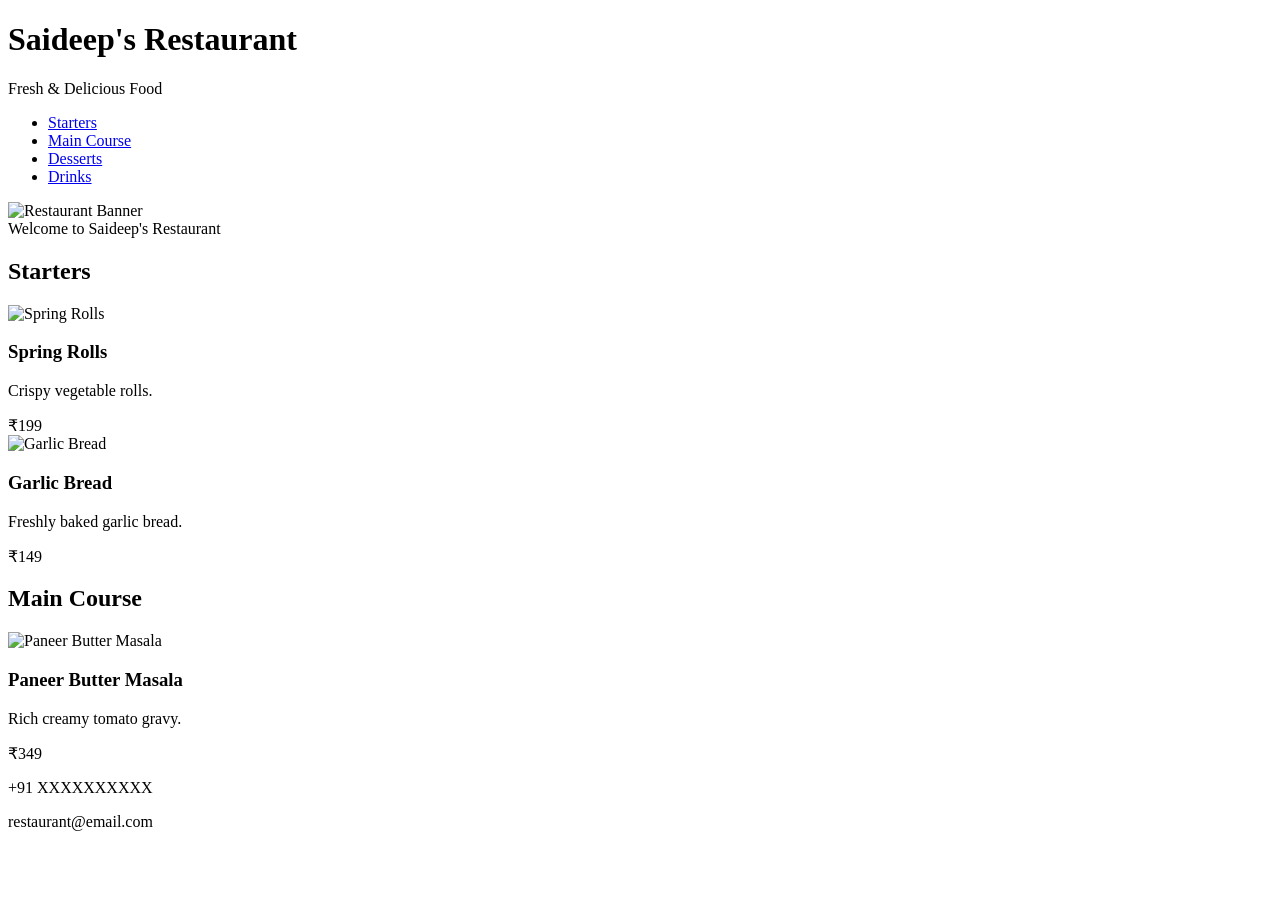
==== 03-restaurant-menu/index.html @ ed556a46 "Removed Classes & All Styles all css are removed" ====
<!doctype html>
<html lang="en">
  <head>
    <meta charset="UTF-8" />
    <meta name="viewport" content="width=device-width, initial-scale=1.0" />
    <title>Saideep's Restaurant</title>
    <link rel="stylesheet" href="styles.css" />
  </head>
  <body>
    <div class="">
      <header class="">
        <div class="">
          <h1 class="">Saideep's Restaurant</h1>
          <p class="">Fresh & Delicious Food</p>
        </div>
        <nav class="">
          <ul class="">
            <li class="">
              <a href="#" class="">Starters</a>
            </li>
            <li class="">
              <a href="#" class="">Main Course</a>
            </li>
            <li class="">
              <a href="#" class="">Desserts</a>
            </li>
            <li class="">
              <a href="#" class="">Drinks</a>
            </li>
          </ul>
        </nav>
      </header>
      <section class="">
        <img
          src="/03-restaurant-menu/assets/Restaurant-Banner.jpg"
          alt="Restaurant Banner"
          class=""
        />
        <div class="">Welcome to Saideep's Restaurant</div>
      </section>
      <main class="">
        <section class="">
          <h2 class="">Starters</h2>
          <div class="">
            <article class="">
              <img
                src="/03-restaurant-menu/assets/SpringRoll.jpg"
                alt="Spring Rolls"
              />
              <div class="">
                <h3 class="">Spring Rolls</h3>
                <p class="">Crispy vegetable rolls.</p>
              </div>
              <div class="">₹199</div>
            </article>
            <article class="">
              <img
                src="/03-restaurant-menu/assets/GarlicBread.jpg"
                alt="Garlic Bread"
              />
              <div class="">
                <h3 class="">Garlic Bread</h3>
                <p class="">Freshly baked garlic bread.</p>
              </div>
              <div class="">₹149</div>
            </article>
          </div>
        </section>
        <section class="">
          <h2 class="">Main Course</h2>
          <div class="">
            <article class="">
              <img
                src="/03-restaurant-menu/assets/Paneer-Butter-Masala.jpg"
                alt="Paneer Butter Masala"
              />
              <div class="">
                <h3 class="">Paneer Butter Masala</h3>
                <p class="">Rich creamy tomato gravy.</p>
              </div>
              <div class="">₹349</div>
            </article>
          </div>
        </section>
      </main>
      <footer class="">
        <div class="">
          <p class="">+91 XXXXXXXXXX</p>
          <p class="">restaurant@email.com</p>
        </div>
      </footer>
    </div>
  </body>
</html>
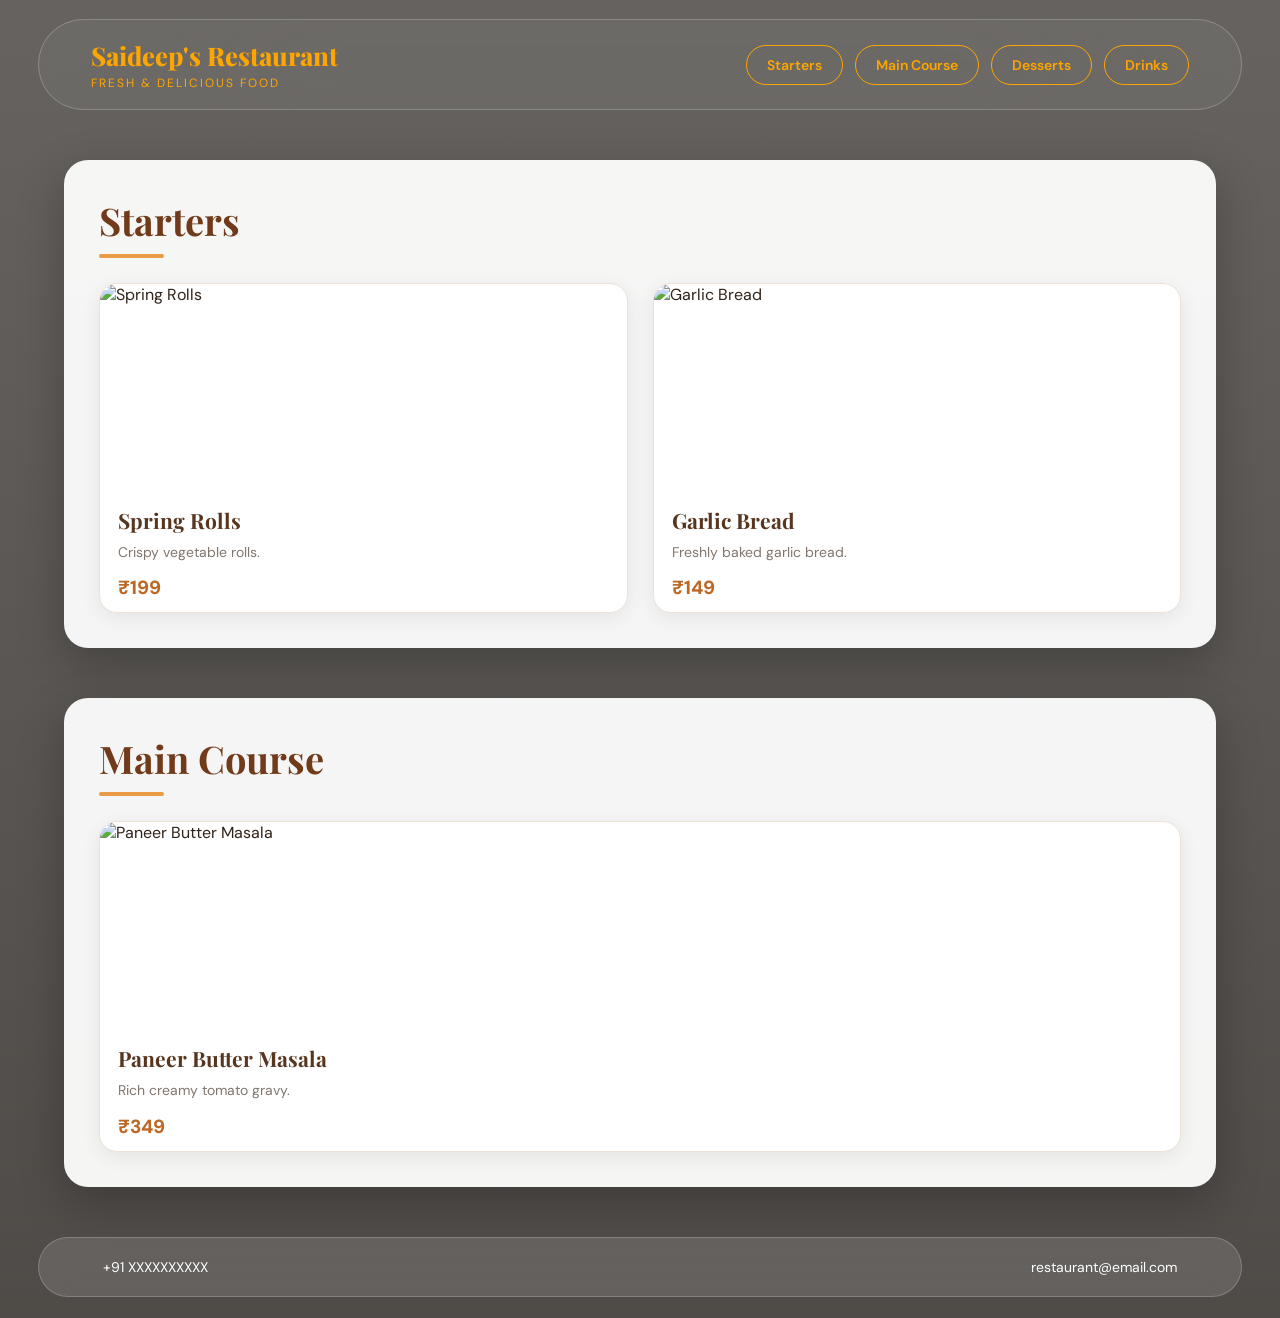
==== commit cbb8e37c: "Restaurant Page is Done" ====
--- a/03-restaurant-menu/index.html
+++ b/03-restaurant-menu/index.html
@@ -7,88 +7,76 @@
     <link rel="stylesheet" href="styles.css" />
   </head>
   <body>
-    <div class="">
-      <header class="">
-        <div class="">
-          <h1 class="">Saideep's Restaurant</h1>
-          <p class="">Fresh & Delicious Food</p>
+    <header>
+      <div class="Restaurant_Header_Left">
+        <a class="Restaurant_Header_Left_Name" href="./index.html"
+          >Saideep's Restaurant</a
+        >
+        <a class="Restaurant_Header_Left_Sub_Name">Fresh & Delicious Food</a>
+      </div>
+      <ul class="Restaurant_Header_Right">
+        <li class="Restaurant_Header_Right_Btn">
+          <a href="#Starters" class="">Starters</a>
+        </li>
+        <li class="Restaurant_Header_Right_Btn">
+          <a href="#MainCourse" class="">Main Course</a>
+        </li>
+        <li class="Restaurant_Header_Right_Btn">
+          <a href="./index.html" class="">Desserts</a>
+        </li>
+        <li class="Restaurant_Header_Right_Btn">
+          <a href="./index.html" class="">Drinks</a>
+        </li>
+      </ul>
+    </header>
+    <main>
+      <section id="Starters">
+        <h2 class="Course_Heading">Starters</h2>
+        <div class="Course_Heading_Grid">
+          <article class="Course_Heading_Grid_Box">
+            <img
+              src="/03-restaurant-menu/assets/SpringRoll.webp"
+              alt="Spring Rolls"
+            />
+            <div class="">
+              <h3 class="">Spring Rolls</h3>
+              <p class="">Crispy vegetable rolls.</p>
+            </div>
+            <div class="">₹199</div>
+          </article>
+          <article class="Course_Heading_Grid_Box">
+            <img
+              src="/03-restaurant-menu/assets/GarlicBread.webp"
+              alt="Garlic Bread"
+            />
+            <div class="">
+              <h3 class="">Garlic Bread</h3>
+              <p class="">Freshly baked garlic bread.</p>
+            </div>
+            <div class="">₹149</div>
+          </article>
         </div>
-        <nav class="">
-          <ul class="">
-            <li class="">
-              <a href="#" class="">Starters</a>
-            </li>
-            <li class="">
-              <a href="#" class="">Main Course</a>
-            </li>
-            <li class="">
-              <a href="#" class="">Desserts</a>
-            </li>
-            <li class="">
-              <a href="#" class="">Drinks</a>
-            </li>
-          </ul>
-        </nav>
-      </header>
-      <section class="">
-        <img
-          src="/03-restaurant-menu/assets/Restaurant-Banner.jpg"
-          alt="Restaurant Banner"
-          class=""
-        />
-        <div class="">Welcome to Saideep's Restaurant</div>
       </section>
-      <main class="">
-        <section class="">
-          <h2 class="">Starters</h2>
-          <div class="">
-            <article class="">
-              <img
-                src="/03-restaurant-menu/assets/SpringRoll.jpg"
-                alt="Spring Rolls"
-              />
-              <div class="">
-                <h3 class="">Spring Rolls</h3>
-                <p class="">Crispy vegetable rolls.</p>
-              </div>
-              <div class="">₹199</div>
-            </article>
-            <article class="">
-              <img
-                src="/03-restaurant-menu/assets/GarlicBread.jpg"
-                alt="Garlic Bread"
-              />
-              <div class="">
-                <h3 class="">Garlic Bread</h3>
-                <p class="">Freshly baked garlic bread.</p>
-              </div>
-              <div class="">₹149</div>
-            </article>
-          </div>
-        </section>
-        <section class="">
-          <h2 class="">Main Course</h2>
-          <div class="">
-            <article class="">
-              <img
-                src="/03-restaurant-menu/assets/Paneer-Butter-Masala.jpg"
-                alt="Paneer Butter Masala"
-              />
-              <div class="">
-                <h3 class="">Paneer Butter Masala</h3>
-                <p class="">Rich creamy tomato gravy.</p>
-              </div>
-              <div class="">₹349</div>
-            </article>
-          </div>
-        </section>
-      </main>
-      <footer class="">
-        <div class="">
-          <p class="">+91 XXXXXXXXXX</p>
-          <p class="">restaurant@email.com</p>
+      <section id="MainCourse">
+        <h2 class="Course_Heading">Main Course</h2>
+        <div class="Course_Heading_Grid">
+          <article class="Course_Heading_Grid_Box">
+            <img
+              src="/03-restaurant-menu/assets/Paneer-Butter-Masala.webp"
+              alt="Paneer Butter Masala"
+            />
+            <div class="">
+              <h3 class="">Paneer Butter Masala</h3>
+              <p class="">Rich creamy tomato gravy.</p>
+            </div>
+            <div class="">₹349</div>
+          </article>
         </div>
-      </footer>
-    </div>
+      </section>
+    </main>
+    <footer>
+      <a href="./index.html" class="">+91 XXXXXXXXXX</a>
+      <a href="./index.html" class="">restaurant@email.com</a>
+    </footer>
   </body>
 </html>
--- a/03-restaurant-menu/styles.css
+++ b/03-restaurant-menu/styles.css
@@ -0,0 +1,229 @@
+@import url("https://fonts.googleapis.com/css2?family=DM+Sans:wght@400;500;600;700;800&family=Playfair+Display:wght@600;700;800&display=swap");
+* {
+  box-sizing: border-box;
+  margin: 0;
+  padding: 0;
+}
+html {
+  scroll-behavior: smooth;
+}
+body {
+  font-family: "DM Sans", sans-serif;
+  background:
+    linear-gradient(rgba(20, 15, 10, 0.65), rgba(20, 15, 10, 0.75)),
+    url("./assets/Restaurant-Banner.webp") center/cover fixed no-repeat;
+  min-height: 100vh;
+  color: #fff;
+  padding: 1px 0;
+}
+a {
+  color: inherit;
+  text-decoration: none;
+}
+li {
+  list-style: none;
+}
+header {
+  margin: 2vh 3vw;
+  padding: 18px 4vw;
+  display: flex;
+  justify-content: space-between;
+  align-items: center;
+  gap: 20px;
+  background: rgba(255, 255, 255, 0.05);
+  backdrop-filter: blur(10vw);
+  border: 1px solid rgba(255, 255, 255, 0.2);
+  border-radius: 50px;
+  position: sticky;
+  top: 12px;
+  z-index: 10;
+}
+.Restaurant_Header_Left {
+  display: flex;
+  flex-direction: column;
+  gap: 3px;
+}
+.Restaurant_Header_Left_Name {
+  font-family: "Playfair Display", serif;
+  font-size: clamp(20px, 2vw, 30px);
+  font-weight: 800;
+  color: #ffa500;
+}
+.Restaurant_Header_Left_Sub_Name {
+  font-size: 12px;
+  letter-spacing: 2px;
+  color: #ffa500;
+  text-transform: uppercase;
+}
+.Restaurant_Header_Right {
+  display: flex;
+  align-items: center;
+  gap: 12px;
+}
+.Restaurant_Header_Right_Btn {
+  border: 1px solid #ffa500;
+  padding: 10px 20px;
+  font-size: 14px;
+  font-weight: 600;
+  border-radius: 50px;
+  transition: all 0.3s ease;
+  color: #ffa500;
+}
+.Restaurant_Header_Right_Btn:hover {
+  background: #e99b45;
+  border-color: #e99b45;
+  color: #20150d;
+  transform: translateY(-2px);
+}
+main {
+  display: flex;
+  flex-direction: column;
+  gap: 50px;
+  margin: 50px auto;
+  padding: 0 5vw;
+  max-width: 100%;
+}
+main > section {
+  background: rgba(255, 255, 255, 0.94);
+  color: #302319;
+  padding: 35px;
+  border-radius: 24px;
+  box-shadow: 0 15px 45px rgba(0, 0, 0, 0.25);
+  scroll-margin-top: 110px;
+}
+.Course_Heading,
+main > section > h2 {
+  font-family: "Playfair Display", serif;
+  font-size: clamp(28px, 3vw, 38px);
+  color: #713b1b;
+  margin-bottom: 25px;
+  position: relative;
+  padding-bottom: 12px;
+}
+.Course_Heading::after,
+main > section > h2::after {
+  content: "";
+  position: absolute;
+  bottom: 0;
+  left: 0;
+  width: 65px;
+  height: 4px;
+  background: #e99b45;
+  border-radius: 10px;
+}
+.Course_Heading_Grid {
+  display: grid;
+  grid-template-columns: repeat(auto-fit, minmax(230px, 1fr));
+  gap: 25px;
+}
+.Course_Heading_Grid_Box {
+  background: #fff;
+  border-radius: 18px;
+  overflow: hidden;
+  border: 1px solid #eee2d5;
+  box-shadow: 0 5px 20px rgba(0, 0, 0, 0.07);
+  transition:
+    transform 0.3s ease,
+    box-shadow 0.3s ease;
+}
+.Course_Heading_Grid_Box:hover {
+  transform: translateY(-8px);
+  box-shadow: 0 15px 30px rgba(0, 0, 0, 0.15);
+}
+.Course_Heading_Grid_Box > img {
+  width: 100%;
+  height: 210px;
+  object-fit: cover;
+  display: block;
+  transition: transform 0.4s ease;
+}
+.Course_Heading_Grid_Box:hover > img {
+  transform: scale(1.05);
+}
+.Course_Heading_Grid_Box > div {
+  padding: 12px 18px;
+}
+.Course_Heading_Grid_Box h3,
+.Course_Heading_Grid_Box h3 {
+  font-family: "Playfair Display", serif;
+  font-size: 21px;
+  color: #58351f;
+  margin-bottom: 7px;
+}
+.Course_Heading_Grid_Box p {
+  font-size: 14px;
+  color: #81766e;
+  line-height: 1.6;
+}
+.Course_Heading_Grid_Box > div:last-child {
+  color: #bd6824;
+  font-size: 19px;
+  font-weight: 800;
+  padding-top: 0;
+}
+footer {
+  margin: 30px 3vw 20px;
+  padding: 20px 5vw;
+  display: flex;
+  justify-content: space-between;
+  align-items: center;
+  gap: 15px;
+  background: rgba(255, 255, 255, 0.12);
+  backdrop-filter: blur(15px);
+  border: 1px solid rgba(255, 255, 255, 0.2);
+  border-radius: 50px;
+  color: #fff;
+  font-size: 14px;
+}
+footer a:hover {
+  color: #ffca80;
+}
+@media (max-width: 768px) {
+  header {
+    flex-direction: column;
+    border-radius: 20px;
+    padding: 20px;
+  }
+  .Restaurant_Header_Left {
+    align-items: center;
+    text-align: center;
+  }
+  .Restaurant_Header_Right {
+    flex-wrap: wrap;
+    justify-content: center;
+  }
+  .Restaurant_Header_Right_Btn {
+    padding: 9px 15px;
+  }
+  main {
+    margin: 30px auto;
+    gap: 30px;
+  }
+  main > section {
+    padding: 25px;
+  }
+}
+@media (max-width: 480px) {
+  .Restaurant_Header_Right {
+    gap: 8px;
+  }
+  .Restaurant_Header_Right_Btn {
+    font-size: 12px;
+    padding: 8px 12px;
+  }
+  main {
+    padding: 0 4vw;
+  }
+  main > section {
+    padding: 20px;
+    border-radius: 18px;
+  }
+  .Course_Heading_Grid {
+    grid-template-columns: 1fr;
+  }
+  footer {
+    flex-direction: column;
+    border-radius: 18px;
+    text-align: center;
+  }
+}
